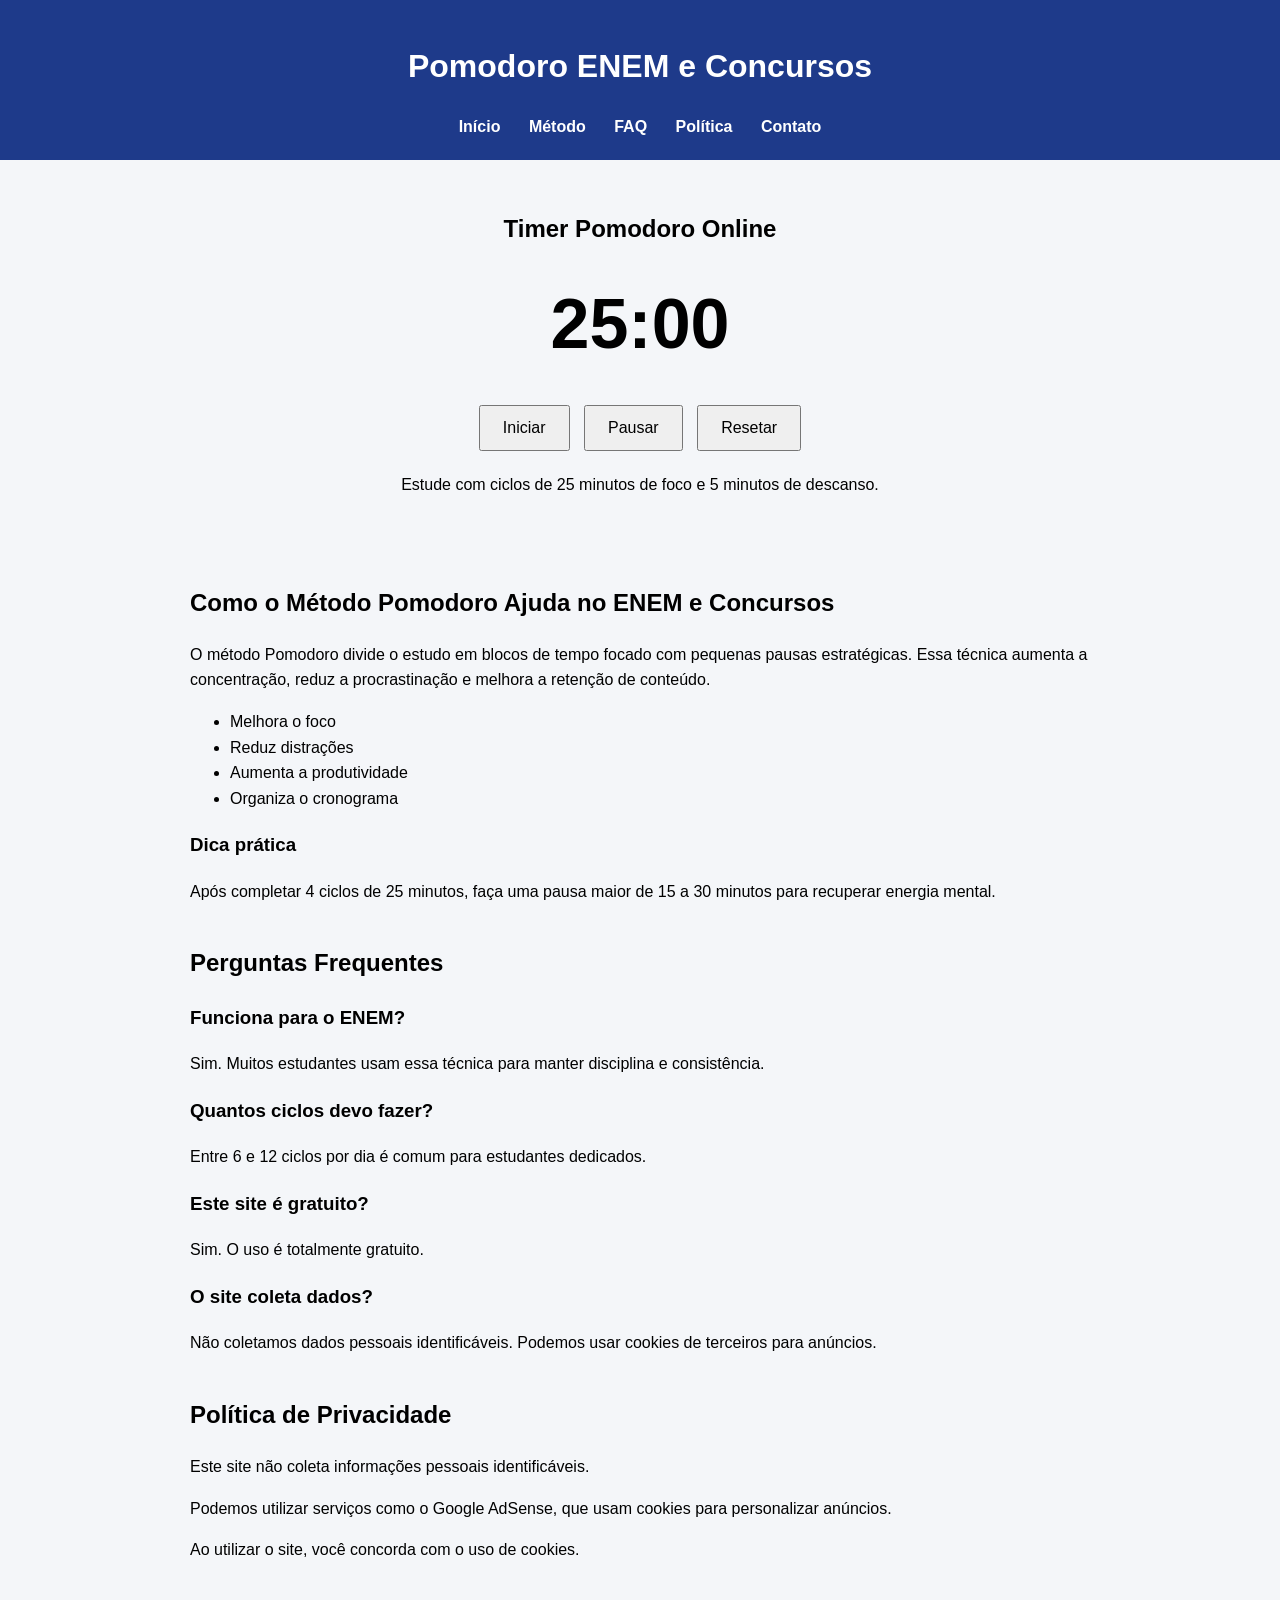
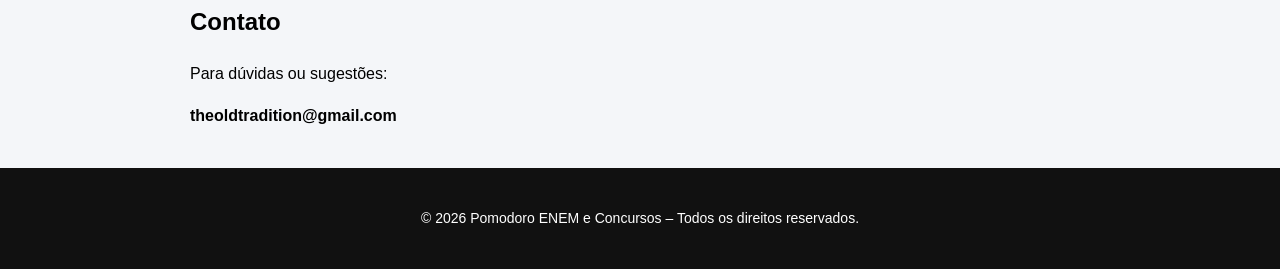
==== index.html @ 687b67de "Update index.html" ====
<!DOCTYPE html>
<html lang="pt-br">
<head>
<meta charset="UTF-8">
<meta name="viewport" content="width=device-width, initial-scale=1.0">

<title>Pomodoro ENEM e Concursos | Timer de Estudo Online Gratuito</title>

<meta name="description" content="Timer Pomodoro gratuito para ENEM e concursos públicos. Estude com foco usando ciclos de 25 minutos e aumente sua produtividade.">
<meta name="keywords" content="pomodoro enem, pomodoro concursos, timer de estudo online, cronômetro enem, método pomodoro estudo">
<meta name="author" content="Pomodoro ENEM e Concursos">

<!-- Open Graph -->
<meta property="og:title" content="Pomodoro ENEM e Concursos - Timer Gratuito">
<meta property="og:description" content="Organize seus estudos com o método Pomodoro e aumente sua produtividade.">
<meta property="og:type" content="website">
<meta property="og:url" content="https://pomodoro-enem.vercel.app/">

<!-- Schema -->
<script type="application/ld+json">
{
"@context":"https://schema.org",
"@type":"WebSite",
"name":"Pomodoro ENEM e Concursos",
"url":"https://pomodoro-enem.vercel.app/",
"description":"Timer online gratuito para estudantes do ENEM e concursos públicos."
}
</script>

<!-- Google Tag (GA4) -->
<script async src="https://www.googletagmanager.com/gtag/js?id=G-YEQPPW3JF1"></script>
<script>
  window.dataLayer = window.dataLayer || [];
  function gtag(){dataLayer.push(arguments);}
  gtag('js', new Date());
  gtag('config', 'G-YEQPPW3JF1');
</script>

<!-- Google AdSense (substitua pelo seu código depois da aprovação) -->
<!--
<script async src="https://pagead2.googlesyndication.com/pagead/js/adsbygoogle.js?client=SEU-CODIGO"
crossorigin="anonymous"></script>
-->

<style>
body {
    font-family: Arial, sans-serif;
    margin: 0;
    background: #f4f6f9;
    line-height: 1.6;
    text-align: center;
}
header {
    background: #1e3a8a;
    color: white;
    padding: 20px;
}
nav a {
    color: white;
    margin: 0 12px;
    text-decoration: none;
    font-weight: bold;
}
.container {
    padding: 30px;
}
#timer {
    font-size: 70px;
    font-weight: bold;
    margin: 20px 0;
}
button {
    padding: 12px 22px;
    margin: 5px;
    font-size: 16px;
    cursor: pointer;
}
.content {
    max-width: 900px;
    margin: 40px auto;
    text-align: left;
    padding: 0 20px;
}
footer {
    background: #111;
    color: white;
    padding: 25px;
    margin-top: 40px;
    font-size: 14px;
}
</style>
</head>

<body>

<header>
<h1>Pomodoro ENEM e Concursos</h1>
<nav>
<a href="#inicio">Início</a>
<a href="#metodo">Método</a>
<a href="#faq">FAQ</a>
<a href="#politica">Política</a>
<a href="#contato">Contato</a>
</nav>
</header>

<main>

<section class="container" id="inicio">
<h2>Timer Pomodoro Online</h2>
<div id="timer">25:00</div>
<button onclick="startTimer()">Iniciar</button>
<button onclick="pauseTimer()">Pausar</button>
<button onclick="resetTimer()">Resetar</button>
<p>Estude com ciclos de 25 minutos de foco e 5 minutos de descanso.</p>
</section>

<section class="content" id="metodo">
<h2>Como o Método Pomodoro Ajuda no ENEM e Concursos</h2>
<p>O método Pomodoro divide o estudo em blocos de tempo focado com pequenas pausas estratégicas. Essa técnica aumenta a concentração, reduz a procrastinação e melhora a retenção de conteúdo.</p>
<ul>
<li>Melhora o foco</li>
<li>Reduz distrações</li>
<li>Aumenta a produtividade</li>
<li>Organiza o cronograma</li>
</ul>
<h3>Dica prática</h3>
<p>Após completar 4 ciclos de 25 minutos, faça uma pausa maior de 15 a 30 minutos para recuperar energia mental.</p>
</section>

<section class="content" id="faq">
<h2>Perguntas Frequentes</h2>
<h3>Funciona para o ENEM?</h3>
<p>Sim. Muitos estudantes usam essa técnica para manter disciplina e consistência.</p>
<h3>Quantos ciclos devo fazer?</h3>
<p>Entre 6 e 12 ciclos por dia é comum para estudantes dedicados.</p>
<h3>Este site é gratuito?</h3>
<p>Sim. O uso é totalmente gratuito.</p>
<h3>O site coleta dados?</h3>
<p>Não coletamos dados pessoais identificáveis. Podemos usar cookies de terceiros para anúncios.</p>
</section>

<section class="content" id="politica">
<h2>Política de Privacidade</h2>
<p>Este site não coleta informações pessoais identificáveis.</p>
<p>Podemos utilizar serviços como o Google AdSense, que usam cookies para personalizar anúncios.</p>
<p>Ao utilizar o site, você concorda com o uso de cookies.</p>
</section>

<section class="content" id="contato">
<h2>Contato</h2>
<p>Para dúvidas ou sugestões:</p>
<p><strong>theoldtradition@gmail.com</strong></p>
</section>

</main>

<footer>
<p>© 2026 Pomodoro ENEM e Concursos – Todos os direitos reservados.</p>
</footer>

<script>
let time = 1500;
let timerInterval;

function updateDisplay() {
    let minutes = Math.floor(time / 60);
    let seconds = time % 60;
    document.getElementById("timer").innerText =
        (minutes < 10 ? "0" : "") + minutes + ":" +
        (seconds < 10 ? "0" : "") + seconds;
}

// função para enviar eventos ao GA4
function gtagEvent(action, label) {
    gtag('event', action, { 'event_label': label });
}

function startTimer() {
    if (!timerInterval) {
        timerInterval = setInterval(() => {
            if (time > 0) {
                time--;
                updateDisplay();
            }
        }, 1000);
        gtagEvent('Timer', 'Iniciado');
    }
}

function pauseTimer() {
    clearInterval(timerInterval);
    timerInterval = null;
    gtagEvent('Timer', 'Pausado');
}

function resetTimer() {
    clearInterval(timerInterval);
    timerInterval = null;
    time = 1500;
    updateDisplay();
    gtagEvent('Timer', 'Resetado');
}
</script>

</body>
</html>
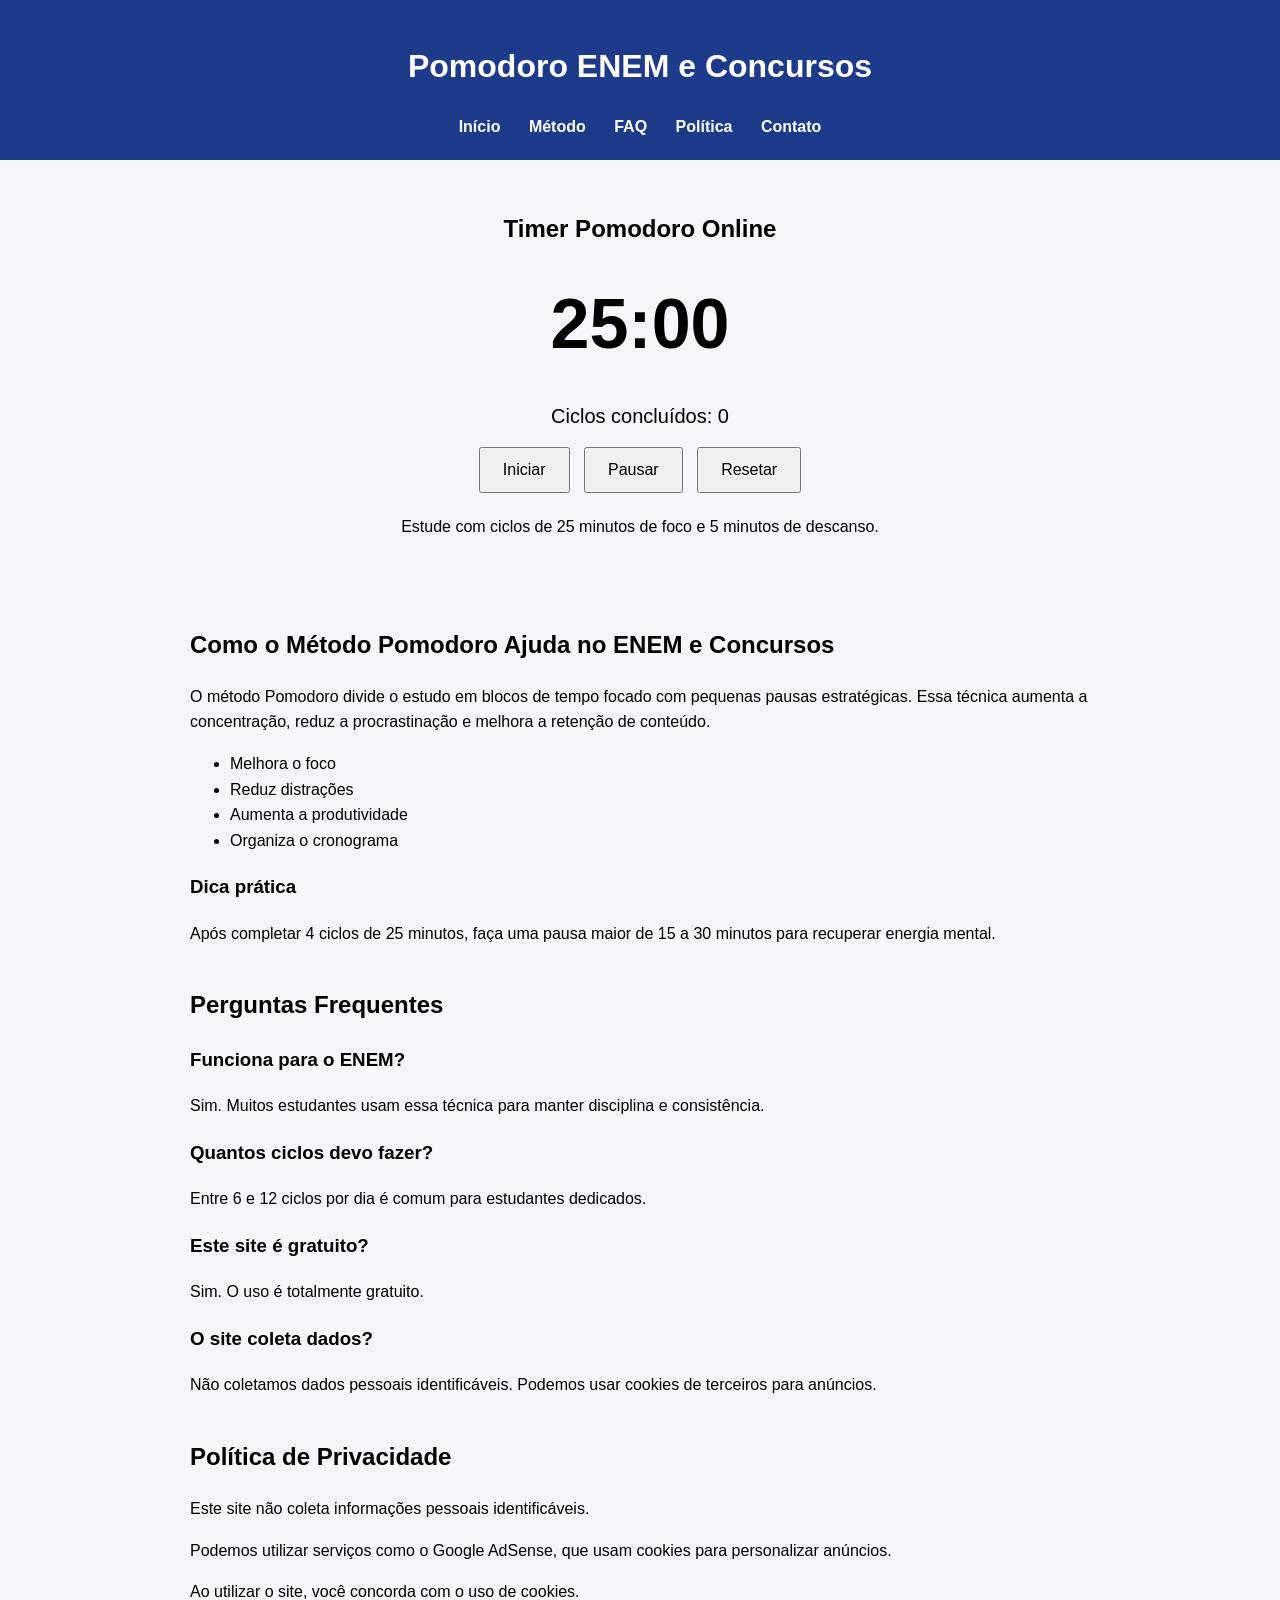
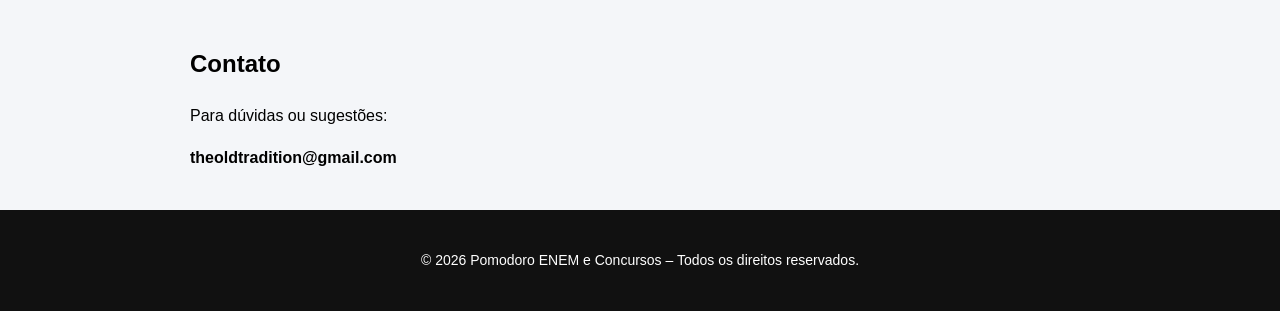
==== commit 8e3a5281: "Update index.html" ====
--- a/index.html
+++ b/index.html
@@ -43,51 +43,15 @@
 -->
 
 <style>
-body {
-    font-family: Arial, sans-serif;
-    margin: 0;
-    background: #f4f6f9;
-    line-height: 1.6;
-    text-align: center;
-}
-header {
-    background: #1e3a8a;
-    color: white;
-    padding: 20px;
-}
-nav a {
-    color: white;
-    margin: 0 12px;
-    text-decoration: none;
-    font-weight: bold;
-}
-.container {
-    padding: 30px;
-}
-#timer {
-    font-size: 70px;
-    font-weight: bold;
-    margin: 20px 0;
-}
-button {
-    padding: 12px 22px;
-    margin: 5px;
-    font-size: 16px;
-    cursor: pointer;
-}
-.content {
-    max-width: 900px;
-    margin: 40px auto;
-    text-align: left;
-    padding: 0 20px;
-}
-footer {
-    background: #111;
-    color: white;
-    padding: 25px;
-    margin-top: 40px;
-    font-size: 14px;
-}
+body { font-family: Arial, sans-serif; margin:0; background:#f4f6f9; line-height:1.6; text-align:center; }
+header { background:#1e3a8a; color:white; padding:20px; }
+nav a { color:white; margin:0 12px; text-decoration:none; font-weight:bold; }
+.container { padding:30px; }
+#timer { font-size:70px; font-weight:bold; margin:20px 0; }
+#cycles { font-size:20px; margin:10px 0; }
+button { padding:12px 22px; margin:5px; font-size:16px; cursor:pointer; }
+.content { max-width:900px; margin:40px auto; text-align:left; padding:0 20px; }
+footer { background:#111; color:white; padding:25px; margin-top:40px; font-size:14px; }
 </style>
 </head>
 
@@ -109,6 +73,7 @@
 <section class="container" id="inicio">
 <h2>Timer Pomodoro Online</h2>
 <div id="timer">25:00</div>
+<div id="cycles">Ciclos concluídos: 0</div>
 <button onclick="startTimer()">Iniciar</button>
 <button onclick="pauseTimer()">Pausar</button>
 <button onclick="resetTimer()">Resetar</button>
@@ -160,27 +125,43 @@
 </footer>
 
 <script>
-let time = 1500;
+let time = 1500; // 25 minutos
 let timerInterval;
+let cyclesCompleted = 0;
 
+// Atualiza o display do timer e dos ciclos
 function updateDisplay() {
     let minutes = Math.floor(time / 60);
     let seconds = time % 60;
     document.getElementById("timer").innerText =
         (minutes < 10 ? "0" : "") + minutes + ":" +
         (seconds < 10 ? "0" : "") + seconds;
+    document.getElementById("cycles").innerText = "Ciclos concluídos: " + cyclesCompleted;
 }
 
-// função para enviar eventos ao GA4
+// Envia eventos para GA4
 function gtagEvent(action, label) {
     gtag('event', action, { 'event_label': label });
 }
 
+// Cria som de aviso
+function playSound() {
+    const audio = new Audio("https://actions.google.com/sounds/v1/alarms/alarm_clock.ogg");
+    audio.play();
+}
+
+// Inicia o timer
 function startTimer() {
     if (!timerInterval) {
         timerInterval = setInterval(() => {
             if (time > 0) {
                 time--;
+                updateDisplay();
+            } else {
+                // Quando termina um ciclo
+                cyclesCompleted++;
+                playSound();          // toca o som
+                time = 1500;          // reseta o timer para o próximo ciclo
                 updateDisplay();
             }
         }, 1000);
@@ -188,19 +169,24 @@
     }
 }
 
+// Pausa o timer
 function pauseTimer() {
     clearInterval(timerInterval);
     timerInterval = null;
     gtagEvent('Timer', 'Pausado');
 }
 
+// Reseta o timer e ciclos
 function resetTimer() {
     clearInterval(timerInterval);
     timerInterval = null;
     time = 1500;
+    cyclesCompleted = 0;
     updateDisplay();
     gtagEvent('Timer', 'Resetado');
 }
+
+updateDisplay(); // mostra valores iniciais
 </script>
 
 </body>
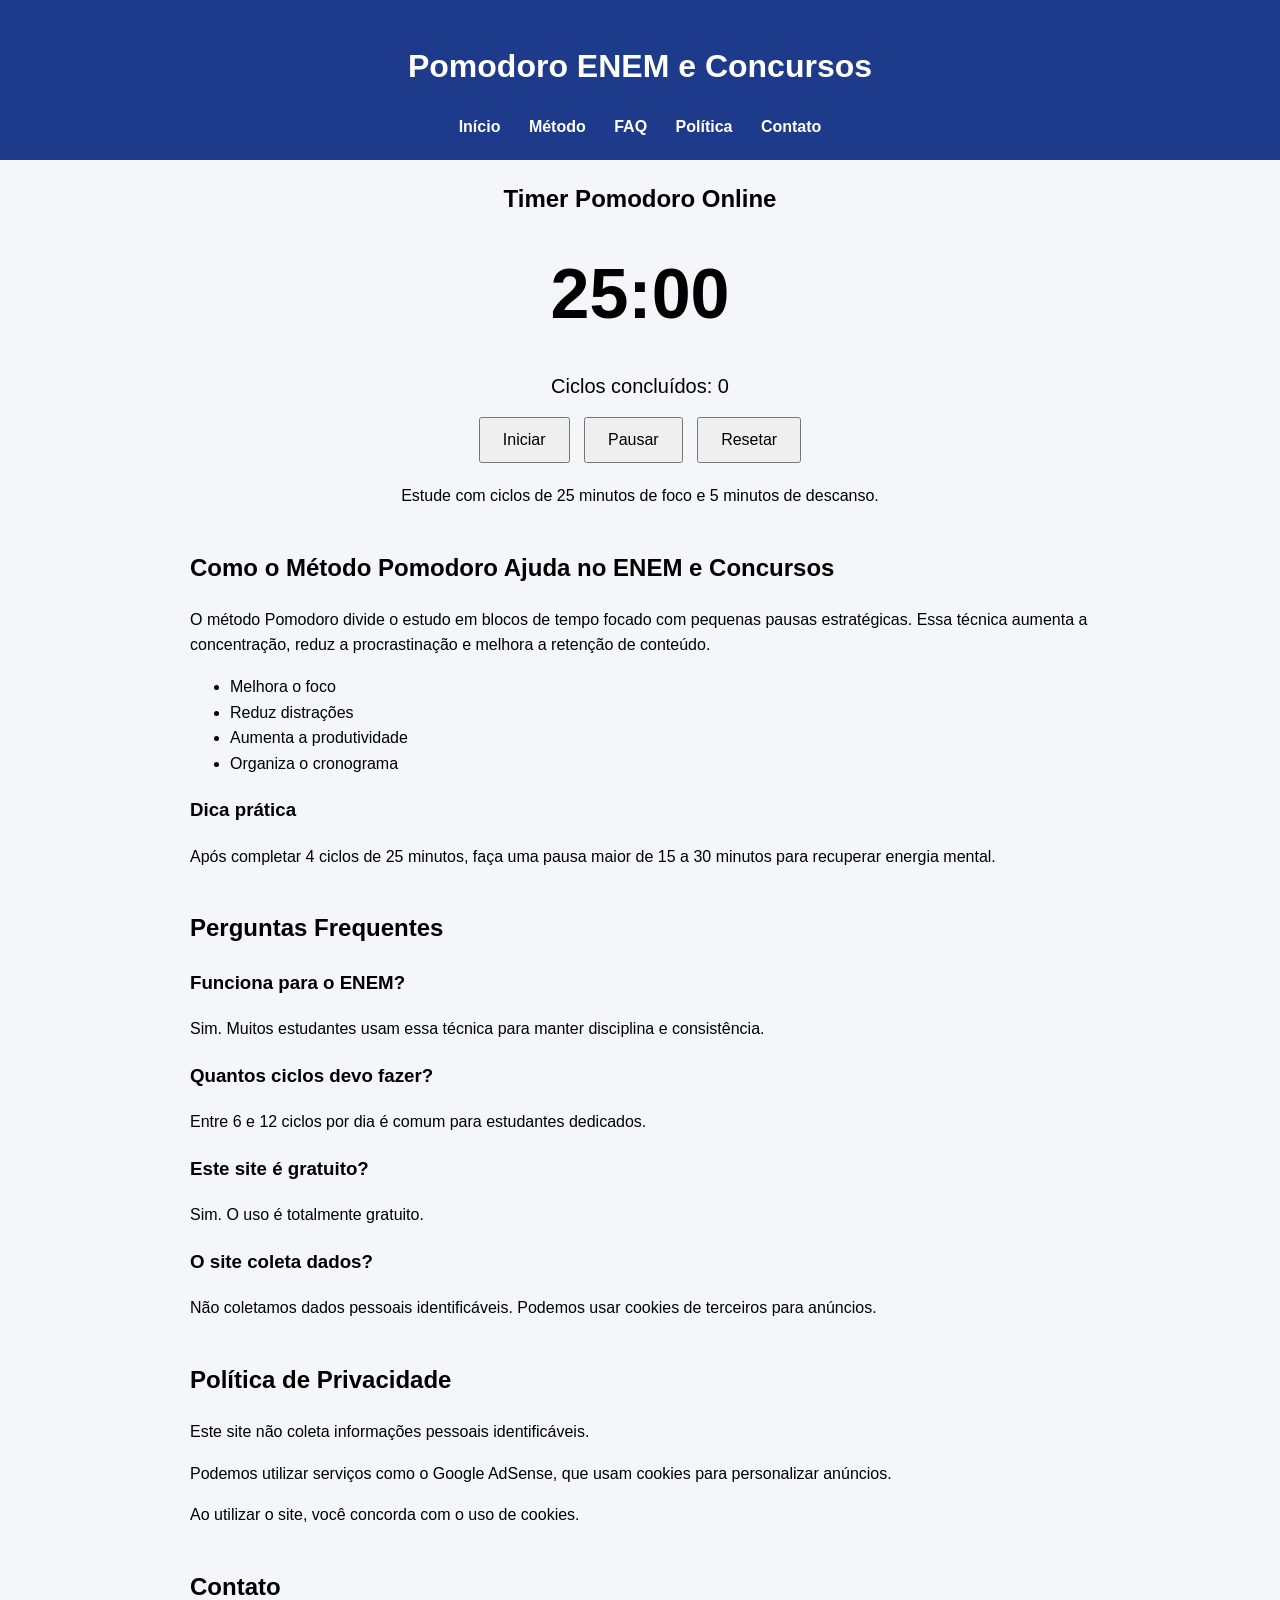
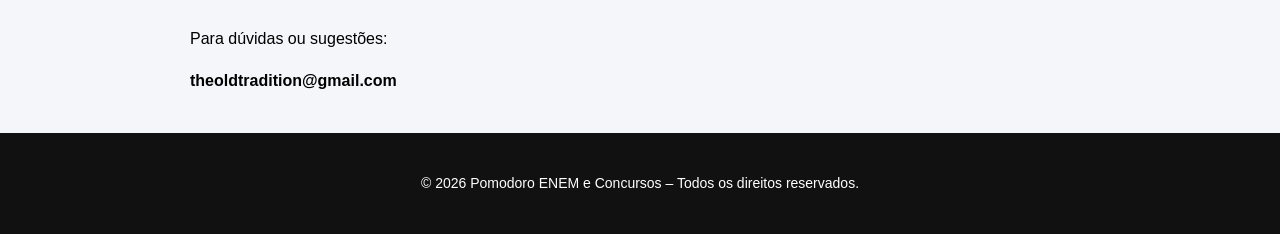
==== commit fdfcc0d4: "Update index.html" ====
--- a/index.html
+++ b/index.html
@@ -70,14 +70,24 @@
 
 <main>
 
-<section class="container" id="inicio">
-<h2>Timer Pomodoro Online</h2>
-<div id="timer">25:00</div>
-<div id="cycles">Ciclos concluídos: 0</div>
-<button onclick="startTimer()">Iniciar</button>
-<button onclick="pauseTimer()">Pausar</button>
-<button onclick="resetTimer()">Resetar</button>
-<p>Estude com ciclos de 25 minutos de foco e 5 minutos de descanso.</p>
+<section id="inicio">
+  <div class="card" style="text-align:center;">
+    
+    <h2>Timer Pomodoro Online</h2>
+    
+    <div id="timer">25:00</div>
+    
+    <div id="cycles">Ciclos concluídos: 0</div>
+    
+    <button onclick="startTimer()">Iniciar</button>
+    <button onclick="pauseTimer()">Pausar</button>
+    <button onclick="resetTimer()">Resetar</button>
+    
+    <p style="margin-top:15px;">
+      Estude com ciclos de 25 minutos de foco e 5 minutos de descanso.
+    </p>
+
+  </div>
 </section>
 
 <section class="content" id="metodo">
@@ -144,9 +154,9 @@
     gtag('event', action, { 'event_label': label });
 }
 
-// Cria som de aviso
-function playSound() {
-    const audio = new Audio("https://actions.google.com/sounds/v1/alarms/alarm_clock.ogg");
+// Tocar som
+function playSound(url) {
+    const audio = new Audio(url);
     audio.play();
 }
 
@@ -158,10 +168,17 @@
                 time--;
                 updateDisplay();
             } else {
-                // Quando termina um ciclo
                 cyclesCompleted++;
-                playSound();          // toca o som
-                time = 1500;          // reseta o timer para o próximo ciclo
+
+                // Se completar 4 ciclos, pausa longa
+                if (cyclesCompleted % 4 === 0) {
+                    time = 900; // 15 minutos de pausa longa
+                    playSound("https://actions.google.com/sounds/v1/alarms/bugle_tune.ogg"); // som diferente
+                } else {
+                    time = 1500; // 25 minutos
+                    playSound("https://actions.google.com/sounds/v1/alarms/alarm_clock.ogg"); // som padrão
+                }
+
                 updateDisplay();
             }
         }, 1000);
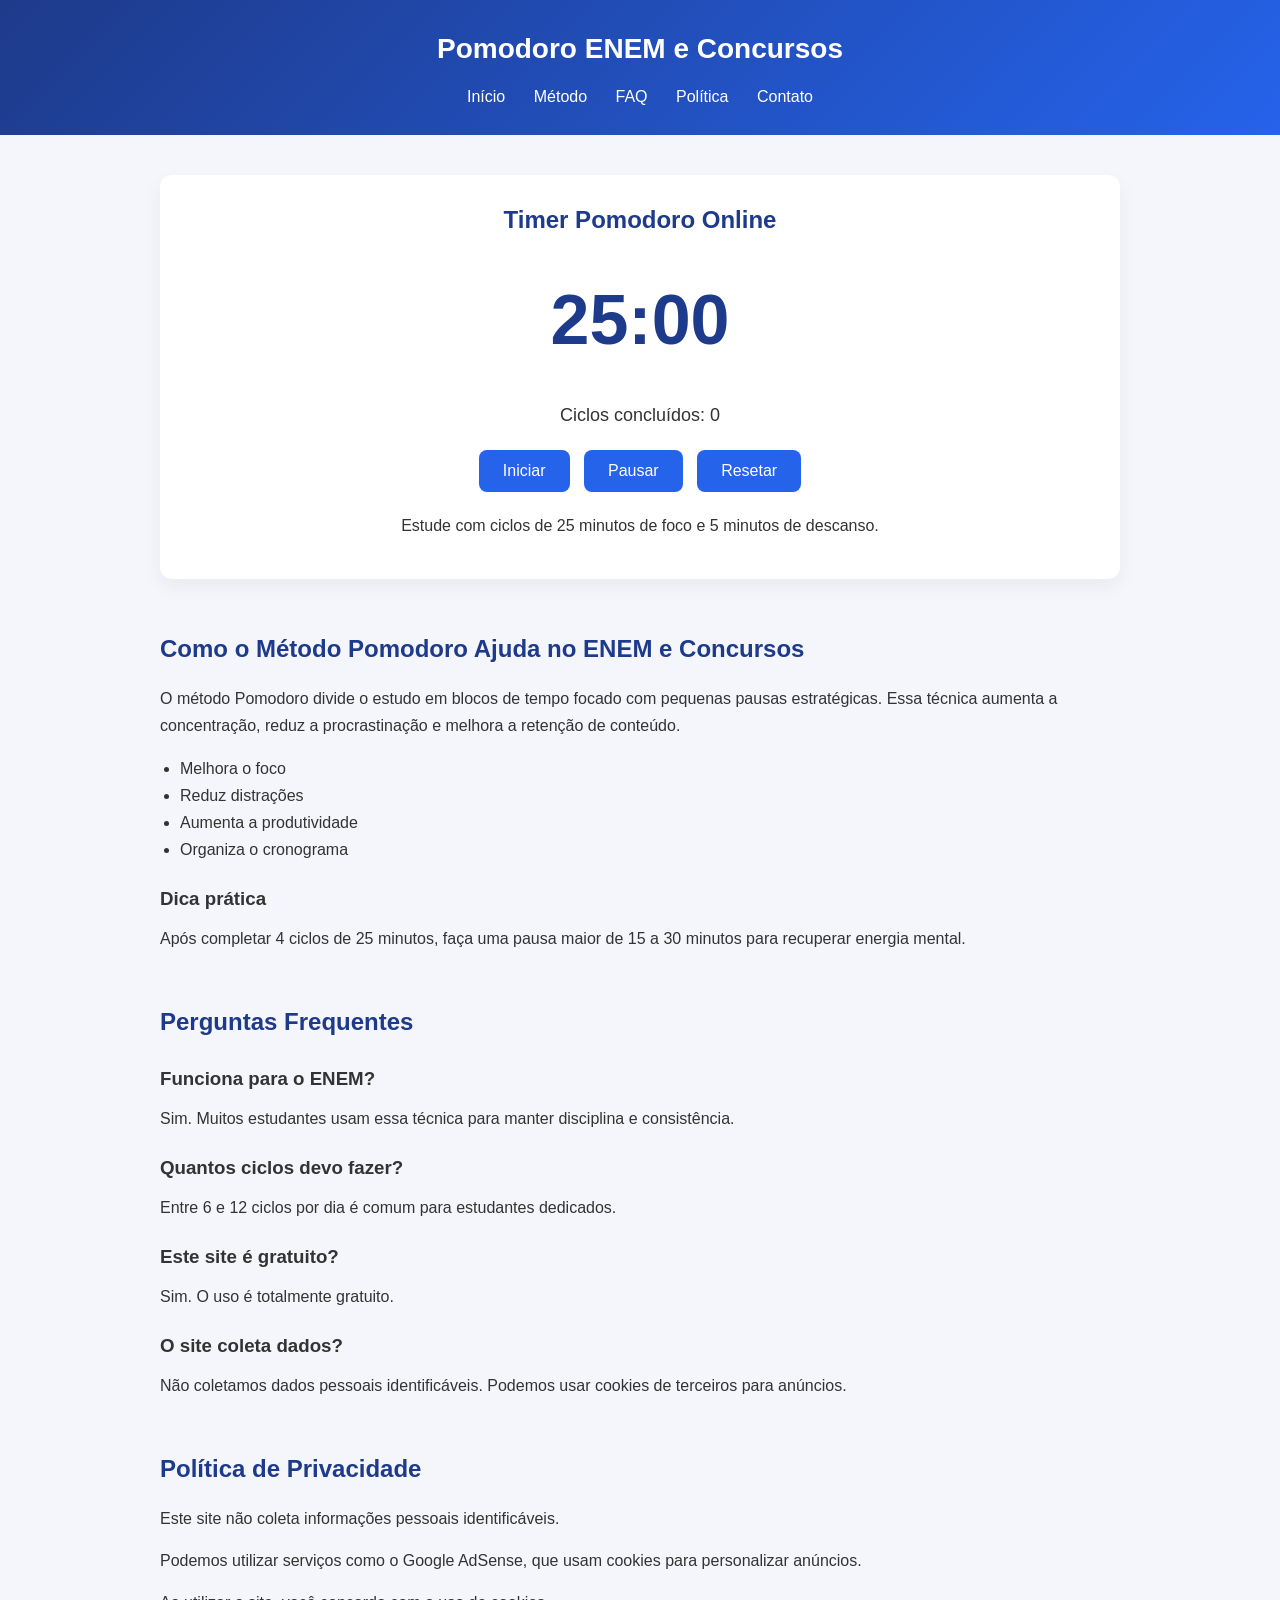
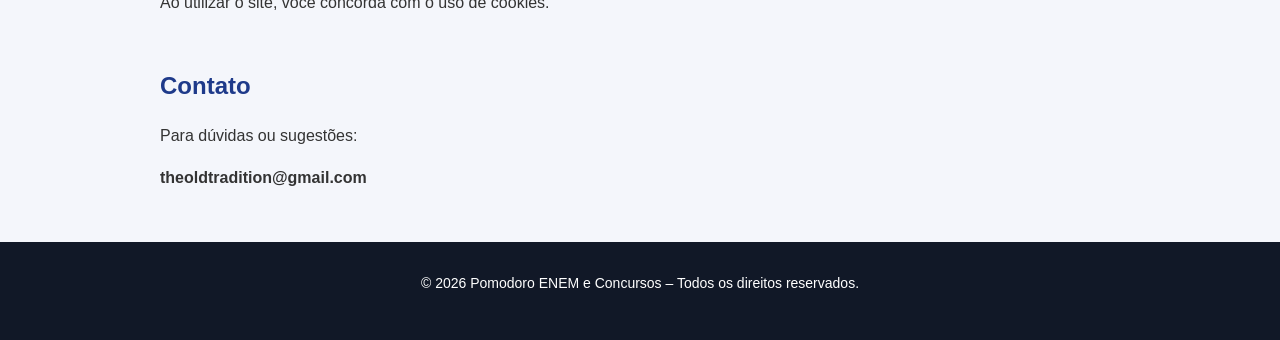
==== commit 98e77dfc: "Update index.html" ====
--- a/index.html
+++ b/index.html
@@ -1,6 +1,7 @@
 <!DOCTYPE html>
 <html lang="pt-br">
 <head>
+
 <meta charset="UTF-8">
 <meta name="viewport" content="width=device-width, initial-scale=1.0">
 
@@ -16,18 +17,10 @@
 <meta property="og:type" content="website">
 <meta property="og:url" content="https://pomodoro-enem.vercel.app/">
 
-<!-- Schema -->
-<script type="application/ld+json">
-{
-"@context":"https://schema.org",
-"@type":"WebSite",
-"name":"Pomodoro ENEM e Concursos",
-"url":"https://pomodoro-enem.vercel.app/",
-"description":"Timer online gratuito para estudantes do ENEM e concursos públicos."
-}
-</script>
+<!-- CSS Externo -->
+<link rel="stylesheet" href="style.css">
 
-<!-- Google Tag (GA4) -->
+<!-- Google Analytics (GA4) -->
 <script async src="https://www.googletagmanager.com/gtag/js?id=G-YEQPPW3JF1"></script>
 <script>
   window.dataLayer = window.dataLayer || [];
@@ -36,23 +29,12 @@
   gtag('config', 'G-YEQPPW3JF1');
 </script>
 
-<!-- Google AdSense (substitua pelo seu código depois da aprovação) -->
+<!-- Google AdSense (ativar apenas após aprovação) -->
 <!--
 <script async src="https://pagead2.googlesyndication.com/pagead/js/adsbygoogle.js?client=SEU-CODIGO"
 crossorigin="anonymous"></script>
 -->
 
-<style>
-body { font-family: Arial, sans-serif; margin:0; background:#f4f6f9; line-height:1.6; text-align:center; }
-header { background:#1e3a8a; color:white; padding:20px; }
-nav a { color:white; margin:0 12px; text-decoration:none; font-weight:bold; }
-.container { padding:30px; }
-#timer { font-size:70px; font-weight:bold; margin:20px 0; }
-#cycles { font-size:20px; margin:10px 0; }
-button { padding:12px 22px; margin:5px; font-size:16px; cursor:pointer; }
-.content { max-width:900px; margin:40px auto; text-align:left; padding:0 20px; }
-footer { background:#111; color:white; padding:25px; margin-top:40px; font-size:14px; }
-</style>
 </head>
 
 <body>
@@ -209,3 +191,4 @@
 </body>
 </html>
 
+
--- a/style.css
+++ b/style.css
@@ -0,0 +1,152 @@
+/* Reset básico */
+* {
+    margin: 0;
+    padding: 0;
+    box-sizing: border-box;
+}
+
+body {
+    font-family: 'Segoe UI', Arial, sans-serif;
+    background: #f4f6fb;
+    color: #333;
+    line-height: 1.7;
+}
+
+/* Header */
+header {
+    background: linear-gradient(135deg, #1e3a8a, #2563eb);
+    color: white;
+    padding: 25px 20px;
+    text-align: center;
+}
+
+header h1 {
+    font-size: 28px;
+    margin-bottom: 10px;
+}
+
+/* Navegação */
+nav {
+    margin-top: 10px;
+}
+
+nav a {
+    color: white;
+    text-decoration: none;
+    margin: 0 12px;
+    font-weight: 500;
+    transition: 0.3s;
+}
+
+nav a:hover {
+    opacity: 0.7;
+}
+
+/* Container principal */
+main {
+    max-width: 1000px;
+    margin: 40px auto;
+    padding: 0 20px;
+}
+
+/* Seções */
+section {
+    margin-bottom: 50px;
+}
+
+/* Títulos */
+h2 {
+    font-size: 24px;
+    margin-bottom: 15px;
+    color: #1e3a8a;
+}
+
+h3 {
+    margin-top: 20px;
+    margin-bottom: 10px;
+}
+
+/* Parágrafos */
+p {
+    margin-bottom: 15px;
+}
+
+/* Listas */
+ul {
+    margin-left: 20px;
+    margin-bottom: 20px;
+}
+
+/* Timer */
+#timer {
+    font-size: 70px;
+    font-weight: bold;
+    margin: 20px 0;
+    color: #1e3a8a;
+}
+
+#cycles {
+    font-size: 18px;
+    margin-bottom: 15px;
+}
+
+/* Botões */
+button {
+    background: #2563eb;
+    color: white;
+    border: none;
+    padding: 12px 24px;
+    margin: 5px;
+    font-size: 16px;
+    border-radius: 8px;
+    cursor: pointer;
+    transition: 0.3s;
+}
+
+button:hover {
+    background: #1e40af;
+}
+
+/* Cards */
+.card {
+    background: white;
+    padding: 25px;
+    border-radius: 12px;
+    box-shadow: 0 8px 20px rgba(0,0,0,0.05);
+    margin-bottom: 25px;
+}
+
+/* Footer */
+footer {
+    background: #111827;
+    color: white;
+    text-align: center;
+    padding: 30px 20px;
+    margin-top: 50px;
+    font-size: 14px;
+}
+
+/* Links */
+a {
+    color: #2563eb;
+}
+
+a:hover {
+    text-decoration: underline;
+}
+
+/* Responsivo */
+@media (max-width: 768px) {
+    #timer {
+        font-size: 50px;
+    }
+
+    header h1 {
+        font-size: 22px;
+    }
+
+    nav a {
+        display: inline-block;
+        margin: 8px 5px;
+    }
+}
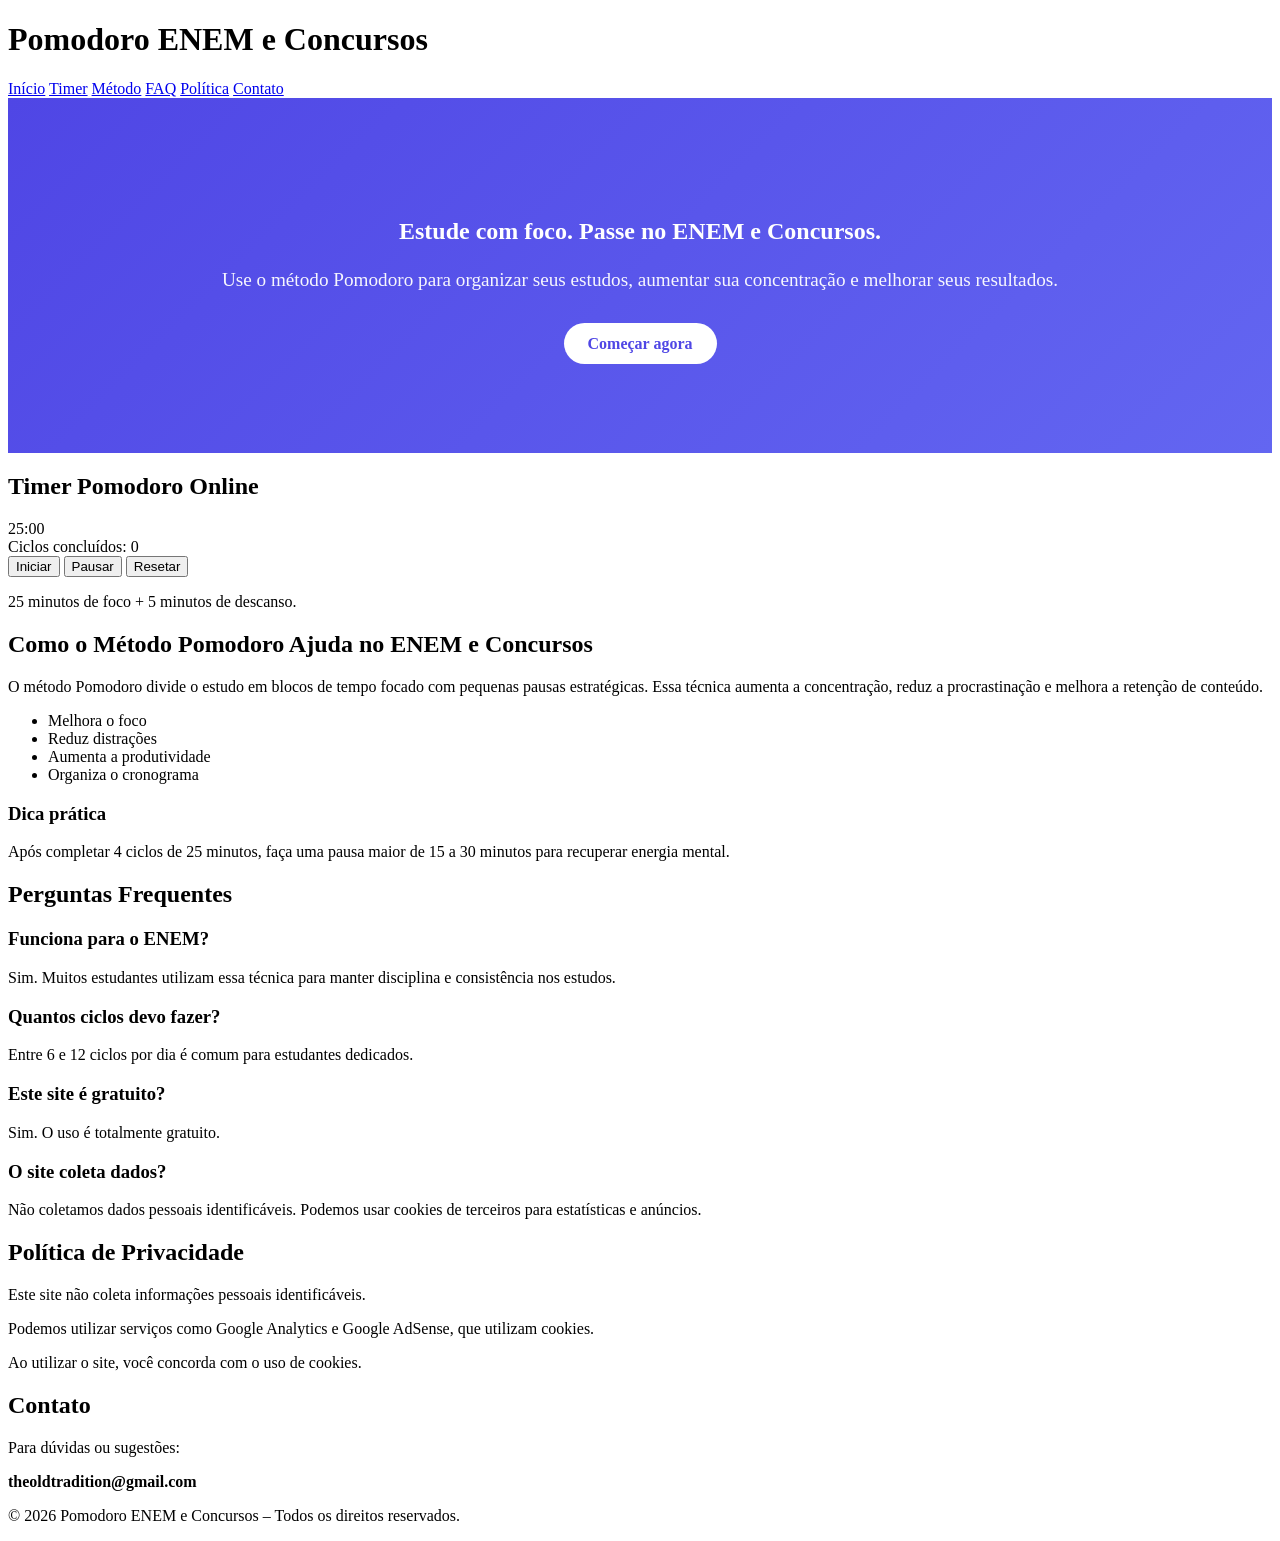
==== commit 23e8f049: "Update index.html" ====
--- a/index.html
+++ b/index.html
@@ -11,68 +11,79 @@
 <meta name="keywords" content="pomodoro enem, pomodoro concursos, timer de estudo online, cronômetro enem, método pomodoro estudo">
 <meta name="author" content="Pomodoro ENEM e Concursos">
 
-<!-- Open Graph -->
 <meta property="og:title" content="Pomodoro ENEM e Concursos - Timer Gratuito">
 <meta property="og:description" content="Organize seus estudos com o método Pomodoro e aumente sua produtividade.">
 <meta property="og:type" content="website">
 <meta property="og:url" content="https://pomodoro-enem.vercel.app/">
 
-<!-- CSS Externo -->
 <link rel="stylesheet" href="style.css">
 
-<!-- Google Analytics (GA4) -->
+<!-- Google Analytics -->
 <script async src="https://www.googletagmanager.com/gtag/js?id=G-YEQPPW3JF1"></script>
 <script>
-  window.dataLayer = window.dataLayer || [];
-  function gtag(){dataLayer.push(arguments);}
-  gtag('js', new Date());
-  gtag('config', 'G-YEQPPW3JF1');
+window.dataLayer = window.dataLayer || [];
+function gtag(){dataLayer.push(arguments);}
+gtag('js', new Date());
+gtag('config', 'G-YEQPPW3JF1');
 </script>
 
-<!-- Google AdSense (ativar apenas após aprovação) -->
-<!--
-<script async src="https://pagead2.googlesyndication.com/pagead/js/adsbygoogle.js?client=SEU-CODIGO"
-crossorigin="anonymous"></script>
--->
-
 </head>
 
 <body>
 
-<header>
-<h1>Pomodoro ENEM e Concursos</h1>
-<nav>
-<a href="#inicio">Início</a>
-<a href="#metodo">Método</a>
-<a href="#faq">FAQ</a>
-<a href="#politica">Política</a>
-<a href="#contato">Contato</a>
-</nav>
+<header class="header">
+  <div class="container">
+    <h1>Pomodoro ENEM e Concursos</h1>
+    <nav>
+      <a href="#inicio">Início</a>
+      <a href="#timer">Timer</a>
+      <a href="#metodo">Método</a>
+      <a href="#faq">FAQ</a>
+      <a href="#politica">Política</a>
+      <a href="#contato">Contato</a>
+    </nav>
+  </div>
 </header>
 
 <main>
 
-<section id="inicio">
-  <div class="card" style="text-align:center;">
-    
-    <h2>Timer Pomodoro Online</h2>
-    
-    <div id="timer">25:00</div>
-    
-    <div id="cycles">Ciclos concluídos: 0</div>
-    
-    <button onclick="startTimer()">Iniciar</button>
-    <button onclick="pauseTimer()">Pausar</button>
-    <button onclick="resetTimer()">Resetar</button>
-    
-    <p style="margin-top:15px;">
-      Estude com ciclos de 25 minutos de foco e 5 minutos de descanso.
-    </p>
-
+<!-- HERO -->
+<section id="inicio" class="hero">
+  <div class="container">
+    <h2>Estude com foco. Passe no ENEM e Concursos.</h2>
+    <p>Use o método Pomodoro para organizar seus estudos, aumentar sua concentração e melhorar seus resultados.</p>
+    <a href="#timer" class="btn-primary">Começar agora</a>
   </div>
 </section>
 
+<!-- TIMER -->
+<section id="timer" class="timer-section">
+  <div class="container">
+    <div class="timer-card">
+
+      <h2>Timer Pomodoro Online</h2>
+
+      <div id="timer-display">25:00</div>
+
+      <div id="cycles">Ciclos concluídos: 0</div>
+
+      <div class="buttons">
+        <button onclick="startTimer()">Iniciar</button>
+        <button onclick="pauseTimer()">Pausar</button>
+        <button onclick="resetTimer()">Resetar</button>
+      </div>
+
+      <p class="timer-description">
+        25 minutos de foco + 5 minutos de descanso.
+      </p>
+
+    </div>
+  </div>
+</section>
+
+<!-- MÉTODO -->
 <section class="content" id="metodo">
+<div class="container">
 <h2>Como o Método Pomodoro Ajuda no ENEM e Concursos</h2>
 <p>O método Pomodoro divide o estudo em blocos de tempo focado com pequenas pausas estratégicas. Essa técnica aumenta a concentração, reduz a procrastinação e melhora a retenção de conteúdo.</p>
 <ul>
@@ -83,66 +94,81 @@
 </ul>
 <h3>Dica prática</h3>
 <p>Após completar 4 ciclos de 25 minutos, faça uma pausa maior de 15 a 30 minutos para recuperar energia mental.</p>
-</section>
-
-<section class="content" id="faq">
+</div>
+</section>
+
+<!-- FAQ -->
+<section class="content light-bg" id="faq">
+<div class="container">
 <h2>Perguntas Frequentes</h2>
+
 <h3>Funciona para o ENEM?</h3>
-<p>Sim. Muitos estudantes usam essa técnica para manter disciplina e consistência.</p>
+<p>Sim. Muitos estudantes utilizam essa técnica para manter disciplina e consistência nos estudos.</p>
+
 <h3>Quantos ciclos devo fazer?</h3>
 <p>Entre 6 e 12 ciclos por dia é comum para estudantes dedicados.</p>
+
 <h3>Este site é gratuito?</h3>
 <p>Sim. O uso é totalmente gratuito.</p>
+
 <h3>O site coleta dados?</h3>
-<p>Não coletamos dados pessoais identificáveis. Podemos usar cookies de terceiros para anúncios.</p>
-</section>
-
+<p>Não coletamos dados pessoais identificáveis. Podemos usar cookies de terceiros para estatísticas e anúncios.</p>
+</div>
+</section>
+
+<!-- POLÍTICA -->
 <section class="content" id="politica">
+<div class="container">
 <h2>Política de Privacidade</h2>
 <p>Este site não coleta informações pessoais identificáveis.</p>
-<p>Podemos utilizar serviços como o Google AdSense, que usam cookies para personalizar anúncios.</p>
+<p>Podemos utilizar serviços como Google Analytics e Google AdSense, que utilizam cookies.</p>
 <p>Ao utilizar o site, você concorda com o uso de cookies.</p>
-</section>
-
-<section class="content" id="contato">
+</div>
+</section>
+
+<!-- CONTATO -->
+<section class="content light-bg" id="contato">
+<div class="container">
 <h2>Contato</h2>
 <p>Para dúvidas ou sugestões:</p>
 <p><strong>theoldtradition@gmail.com</strong></p>
+</div>
 </section>
 
 </main>
 
 <footer>
+<div class="container">
 <p>© 2026 Pomodoro ENEM e Concursos – Todos os direitos reservados.</p>
+</div>
 </footer>
 
 <script>
-let time = 1500; // 25 minutos
+let time = 1500;
 let timerInterval;
 let cyclesCompleted = 0;
 
-// Atualiza o display do timer e dos ciclos
 function updateDisplay() {
     let minutes = Math.floor(time / 60);
     let seconds = time % 60;
-    document.getElementById("timer").innerText =
+
+    document.getElementById("timer-display").innerText =
         (minutes < 10 ? "0" : "") + minutes + ":" +
         (seconds < 10 ? "0" : "") + seconds;
-    document.getElementById("cycles").innerText = "Ciclos concluídos: " + cyclesCompleted;
-}
-
-// Envia eventos para GA4
+
+    document.getElementById("cycles").innerText =
+        "Ciclos concluídos: " + cyclesCompleted;
+}
+
 function gtagEvent(action, label) {
     gtag('event', action, { 'event_label': label });
 }
 
-// Tocar som
 function playSound(url) {
     const audio = new Audio(url);
     audio.play();
 }
 
-// Inicia o timer
 function startTimer() {
     if (!timerInterval) {
         timerInterval = setInterval(() => {
@@ -152,30 +178,28 @@
             } else {
                 cyclesCompleted++;
 
-                // Se completar 4 ciclos, pausa longa
                 if (cyclesCompleted % 4 === 0) {
-                    time = 900; // 15 minutos de pausa longa
-                    playSound("https://actions.google.com/sounds/v1/alarms/bugle_tune.ogg"); // som diferente
+                    time = 900;
+                    playSound("https://actions.google.com/sounds/v1/alarms/bugle_tune.ogg");
                 } else {
-                    time = 1500; // 25 minutos
-                    playSound("https://actions.google.com/sounds/v1/alarms/alarm_clock.ogg"); // som padrão
+                    time = 1500;
+                    playSound("https://actions.google.com/sounds/v1/alarms/alarm_clock.ogg");
                 }
 
                 updateDisplay();
             }
         }, 1000);
+
         gtagEvent('Timer', 'Iniciado');
     }
 }
 
-// Pausa o timer
 function pauseTimer() {
     clearInterval(timerInterval);
     timerInterval = null;
     gtagEvent('Timer', 'Pausado');
 }
 
-// Reseta o timer e ciclos
 function resetTimer() {
     clearInterval(timerInterval);
     timerInterval = null;
@@ -185,10 +209,8 @@
     gtagEvent('Timer', 'Resetado');
 }
 
-updateDisplay(); // mostra valores iniciais
+updateDisplay();
 </script>
 
 </body>
 </html>
-
-
--- a/style.css
+++ b/style.css
@@ -1,152 +1,62 @@
-/* Reset básico */
-* {
-    margin: 0;
-    padding: 0;
-    box-sizing: border-box;
+/* HERO SECTION */
+
+.hero {
+  background: linear-gradient(135deg, #4f46e5, #6366f1);
+  color: white;
+  padding: 100px 20px;
+  text-align: center;
 }
 
-body {
-    font-family: 'Segoe UI', Arial, sans-serif;
-    background: #f4f6fb;
-    color: #333;
-    line-height: 1.7;
+.hero-content {
+  max-width: 800px;
+  margin: 0 auto;
 }
 
-/* Header */
-header {
-    background: linear-gradient(135deg, #1e3a8a, #2563eb);
-    color: white;
-    padding: 25px 20px;
-    text-align: center;
+.hero h1 {
+  font-size: 3rem;
+  margin-bottom: 20px;
+  font-weight: bold;
 }
 
-header h1 {
-    font-size: 28px;
-    margin-bottom: 10px;
+.hero p {
+  font-size: 1.2rem;
+  margin-bottom: 40px;
+  line-height: 1.6;
+  opacity: 0.95;
 }
 
-/* Navegação */
-nav {
-    margin-top: 10px;
+.hero-buttons {
+  display: flex;
+  justify-content: center;
+  gap: 20px;
+  flex-wrap: wrap;
 }
 
-nav a {
-    color: white;
-    text-decoration: none;
-    margin: 0 12px;
-    font-weight: 500;
-    transition: 0.3s;
+.btn-primary {
+  background: white;
+  color: #4f46e5;
+  padding: 12px 24px;
+  border-radius: 30px;
+  font-weight: bold;
+  text-decoration: none;
+  transition: 0.3s;
 }
 
-nav a:hover {
-    opacity: 0.7;
+.btn-primary:hover {
+  background: #e0e7ff;
 }
 
-/* Container principal */
-main {
-    max-width: 1000px;
-    margin: 40px auto;
-    padding: 0 20px;
+.btn-secondary {
+  background: transparent;
+  border: 2px solid white;
+  color: white;
+  padding: 12px 24px;
+  border-radius: 30px;
+  font-weight: bold;
+  text-decoration: none;
+  transition: 0.3s;
 }
 
-/* Seções */
-section {
-    margin-bottom: 50px;
+.btn-secondary:hover {
+  background: rgba(255, 255, 255, 0.2);
 }
-
-/* Títulos */
-h2 {
-    font-size: 24px;
-    margin-bottom: 15px;
-    color: #1e3a8a;
-}
-
-h3 {
-    margin-top: 20px;
-    margin-bottom: 10px;
-}
-
-/* Parágrafos */
-p {
-    margin-bottom: 15px;
-}
-
-/* Listas */
-ul {
-    margin-left: 20px;
-    margin-bottom: 20px;
-}
-
-/* Timer */
-#timer {
-    font-size: 70px;
-    font-weight: bold;
-    margin: 20px 0;
-    color: #1e3a8a;
-}
-
-#cycles {
-    font-size: 18px;
-    margin-bottom: 15px;
-}
-
-/* Botões */
-button {
-    background: #2563eb;
-    color: white;
-    border: none;
-    padding: 12px 24px;
-    margin: 5px;
-    font-size: 16px;
-    border-radius: 8px;
-    cursor: pointer;
-    transition: 0.3s;
-}
-
-button:hover {
-    background: #1e40af;
-}
-
-/* Cards */
-.card {
-    background: white;
-    padding: 25px;
-    border-radius: 12px;
-    box-shadow: 0 8px 20px rgba(0,0,0,0.05);
-    margin-bottom: 25px;
-}
-
-/* Footer */
-footer {
-    background: #111827;
-    color: white;
-    text-align: center;
-    padding: 30px 20px;
-    margin-top: 50px;
-    font-size: 14px;
-}
-
-/* Links */
-a {
-    color: #2563eb;
-}
-
-a:hover {
-    text-decoration: underline;
-}
-
-/* Responsivo */
-@media (max-width: 768px) {
-    #timer {
-        font-size: 50px;
-    }
-
-    header h1 {
-        font-size: 22px;
-    }
-
-    nav a {
-        display: inline-block;
-        margin: 8px 5px;
-    }
-}
